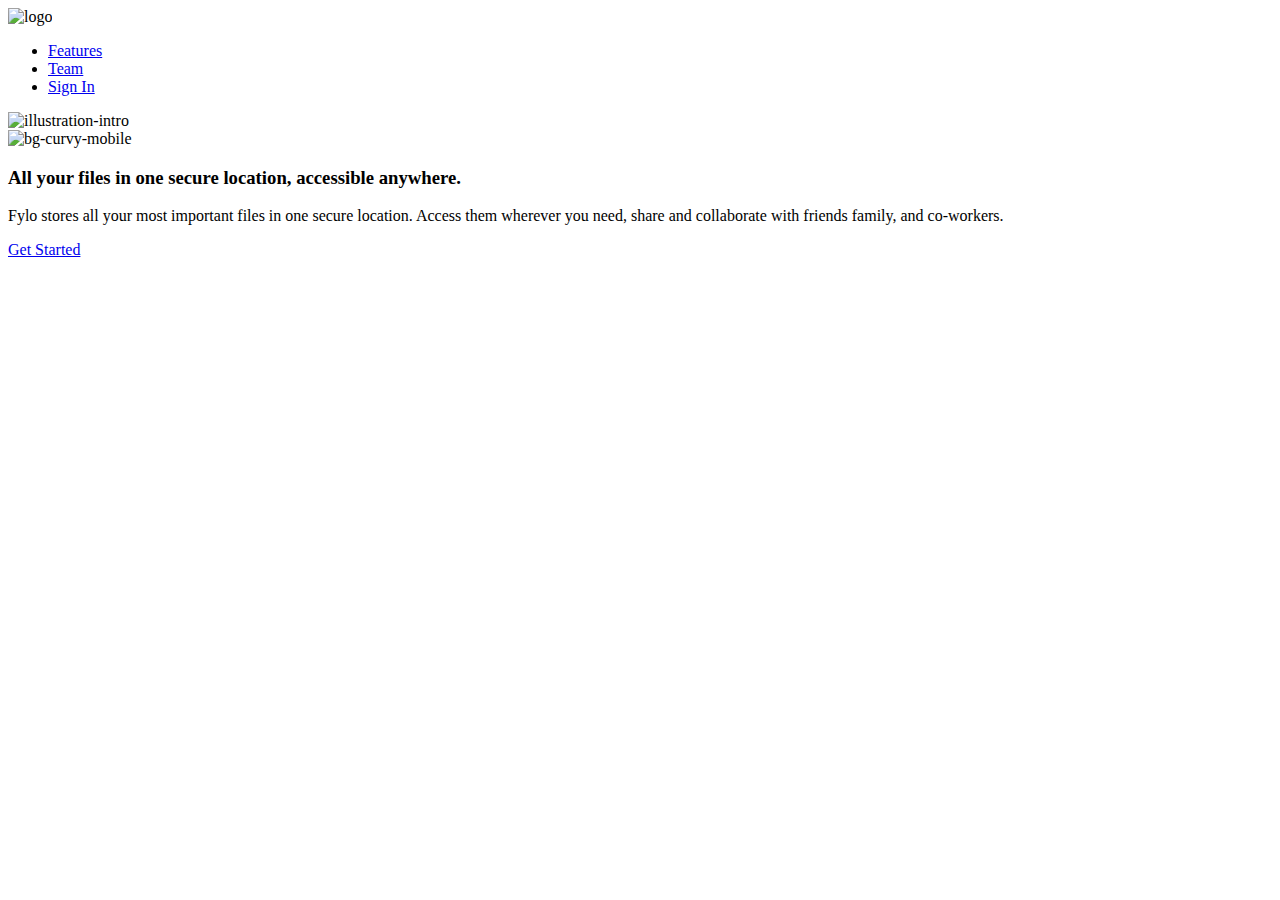
==== index.html @ b5915109 "change in index head" ====
<!DOCTYPE html>
<html lang="en">
<head>
    <meta charset="UTF-8">
    <meta http-equiv="X-UA-Compatible" content="IE=edge">
    <meta name="viewport" content="width=device-width, initial-scale=1.0">
    <!-- <link rel="stylesheet" href="main.css"> -->
    <link rel="stylesheet" href="css/main.css">
    <link rel="stylesheet" href="https://use.fontawesome.com/releases/v5.0.7/css/all.css">
    <link rel="icon" type="image/png" sizes="32x32" href="./images/favicon-32x32.png">
    <link rel="preconnect" href="https://fonts.gstatic.com">
    <link href="https://fonts.googleapis.com/css2?family=Open+Sans:wght@400;700&family=Raleway:wght@400;700&display=swap" rel="stylesheet">
    <script src="https://kit.fontawesome.com/1cbee15c00.js" crossorigin="anonymous"></script>
    <title>Document</title>
</head>
<body>
  <div class="content">
    <!-- Nav Bar Start -->
    <div class="navbar">
      
        <div class="logo">
          <img src="images/logo.svg" alt="logo" width="80" height="30">
        </div>
        <div class="navlinks">
          <ul>
            <li><a href="#" id="firstlink">Features</a></li>
            <li><a href="#" id="secondlink">Team
              </a></li>
            <li><a href="#" id="thirdlink">Sign In</a></li>
            </ul>
        </div>
          
         </div>
        </nav> 
  <!-- Nav Bar End -->
  <!-- Header Start -->
  <div class="header"> 
    <div class="intro">
      <img src="images/illustration-intro.png" alt="illustration-intro" width="250" height="200">
    </div>
    
     <img src="images/bg-curvy-mobile.svg" alt="bg-curvy-mobile" class="curvymobile" width="300" height="80">
     
    <div class="introcontent">
     
      <h3 class="introheading">
    All your files in one secure location, accessible anywhere. </h3>
      <p class="introparagraph">
 Fylo stores all your most important files in one secure location. Access them wherever you need, share and collaborate with friends family, and co-workers. </p>
      <a class="introlink" href="#">
        Get Started</a>
    </div>
    
    </div> 
  <!-- Header End -->
  </div>
</body>
</html>
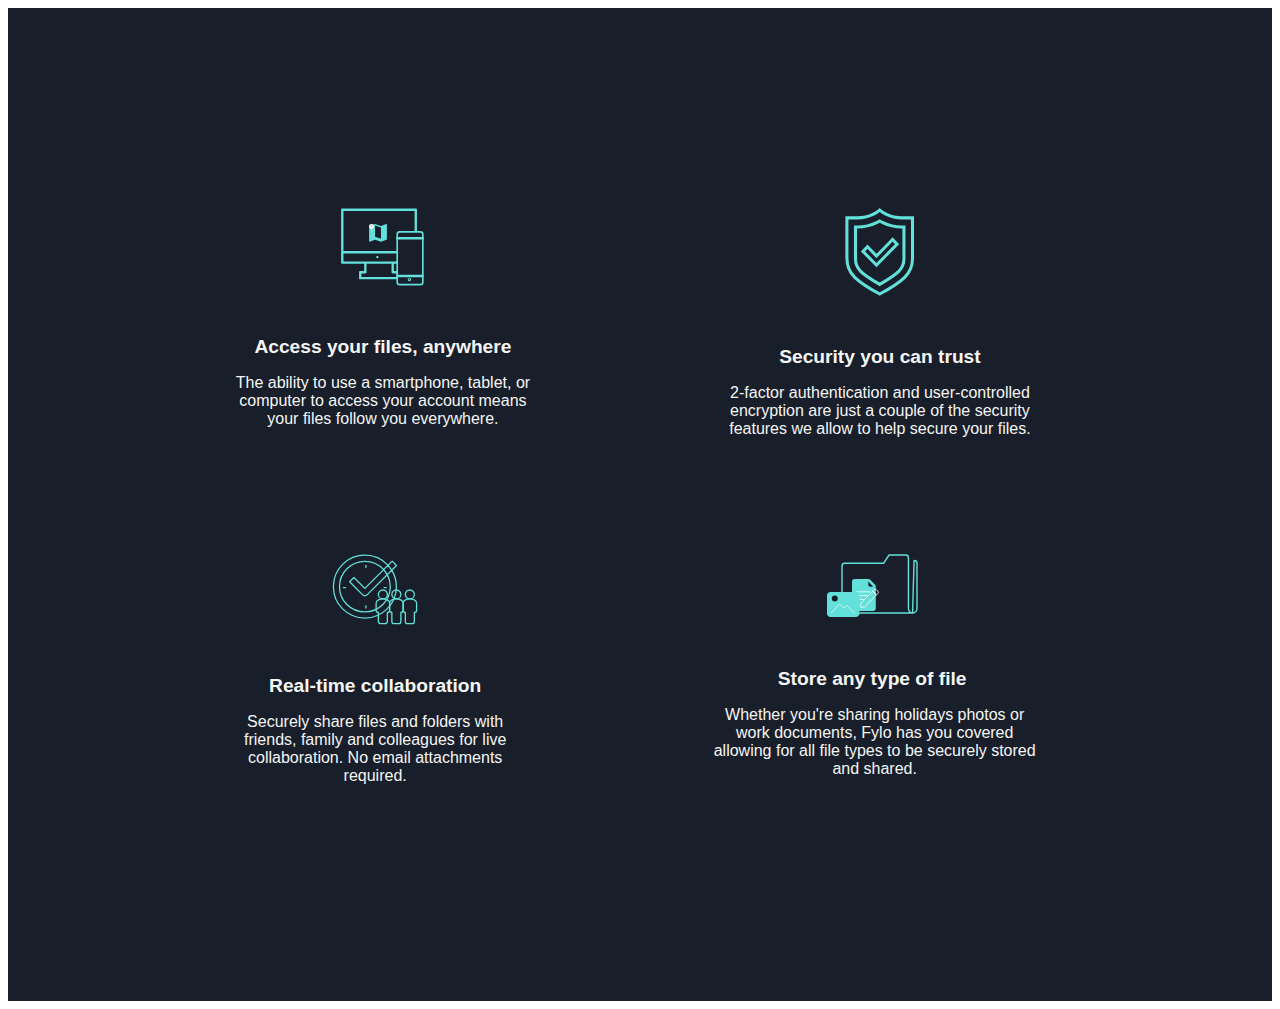
==== commit d072fd69: "ego's section" ====
--- a/index.html
+++ b/index.html
@@ -1,58 +1,49 @@
-<!DOCTYPE html>
 <html lang="en">
 <head>
     <meta charset="UTF-8">
     <meta http-equiv="X-UA-Compatible" content="IE=edge">
     <meta name="viewport" content="width=device-width, initial-scale=1.0">
-    <!-- <link rel="stylesheet" href="main.css"> -->
-    <link rel="stylesheet" href="css/main.css">
-    <link rel="stylesheet" href="https://use.fontawesome.com/releases/v5.0.7/css/all.css">
-    <link rel="icon" type="image/png" sizes="32x32" href="./images/favicon-32x32.png">
-    <link rel="preconnect" href="https://fonts.gstatic.com">
-    <link href="https://fonts.googleapis.com/css2?family=Open+Sans:wght@400;700&family=Raleway:wght@400;700&display=swap" rel="stylesheet">
-    <script src="https://kit.fontawesome.com/1cbee15c00.js" crossorigin="anonymous"></script>
-    <title>Document</title>
+    <link rel="stylesheet" href="styles.css">
+    
+    <title>Group 74 Capstone project</title>
 </head>
 <body>
-  <div class="content">
-    <!-- Nav Bar Start -->
-    <div class="navbar">
-      
-        <div class="logo">
-          <img src="images/logo.svg" alt="logo" width="80" height="30">
+    <div class="section-1">
+        <div class="semi-section-1">
+            <div class="semi-section-2">
+                <div>
+                    <img class="section-1-images" src="icon-access-anywhere.svg" alt="">
+                </div>
+                <span class="section-1-head">Access your files, anywhere</span>
+                <p>The ability to use a smartphone, tablet, or computer to access your account means your files follow you everywhere.</p>
+            </div>
+            <div class="semi-section-2">   
+                <div>
+                    <img class="section-1-images" src="icon-security.svg" alt="">
+                </div>
+                <span class="section-1-head">Security you can trust</span>
+                <p>2-factor authentication and user-controlled encryption are just a couple of the security features we allow to help secure your files.</p>
+            </div>    
         </div>
-        <div class="navlinks">
-          <ul>
-            <li><a href="#" id="firstlink">Features</a></li>
-            <li><a href="#" id="secondlink">Team
-              </a></li>
-            <li><a href="#" id="thirdlink">Sign In</a></li>
-            </ul>
+
+        <div class="semi-section-1">
+            <div class="semi-section-2">
+                <div>
+                    <img class="section-1-images" src="icon-collaboration.svg" alt="">
+                </div>
+                <span class="section-1-head">Real-time collaboration</span>
+                <p class="section-1-par">Securely share files and folders with friends, family and colleagues for live collaboration. No email attachments required.</p>
+            </div>
+            <div class="semi-section-2">
+                <div>
+                    <img class="section-1-images" src="icon-any-file.svg" alt="">
+                </div>
+                <span class="section-1-head">Store any type of file</span>
+                <p class="section-1-para">Whether you're sharing holidays photos or work documents, Fylo has you covered allowing for all file types to be securely stored and shared.</p>
+            </div>
         </div>
-          
-         </div>
-        </nav> 
-  <!-- Nav Bar End -->
-  <!-- Header Start -->
-  <div class="header"> 
-    <div class="intro">
-      <img src="images/illustration-intro.png" alt="illustration-intro" width="250" height="200">
     </div>
-    
-     <img src="images/bg-curvy-mobile.svg" alt="bg-curvy-mobile" class="curvymobile" width="300" height="80">
-     
-    <div class="introcontent">
-     
-      <h3 class="introheading">
-    All your files in one secure location, accessible anywhere. </h3>
-      <p class="introparagraph">
- Fylo stores all your most important files in one secure location. Access them wherever you need, share and collaborate with friends family, and co-workers. </p>
-      <a class="introlink" href="#">
-        Get Started</a>
-    </div>
-    
-    </div> 
-  <!-- Header End -->
-  </div>
+
 </body>
-</html>+</html>
+
--- a/styles.css
+++ b/styles.css
@@ -0,0 +1,51 @@
+.section-1{
+    background-color: hsl(218, 28%, 13%);
+    color: whitesmoke;
+    font-family: Verdana, Geneva, Tahoma, sans-serif;
+    text-align: center;
+    padding: 200px 135px 100px 135px;
+}
+
+.semi-section-1{
+    display: flex;
+    flex-direction: row;
+}
+
+.semi-section-2{
+    padding: 0 80px 100px 80px;
+}
+
+.section-1-images{
+    padding-bottom: 50px;
+
+}
+
+.section-1-head{
+    font-size: larger;
+    font-weight: 700;
+}
+
+.section-1-para{
+    padding: 0 15px 0 20px;
+}
+
+
+@media (max-width: 1024px) {
+
+    .section-1{
+        padding: 200px 50px 100px 50px;
+    }
+
+    .semi-section-1{
+        display: inline;
+    }
+        
+    .semi-section-2{
+        padding-bottom: 100px;
+    }
+
+}
+
+
+
+
